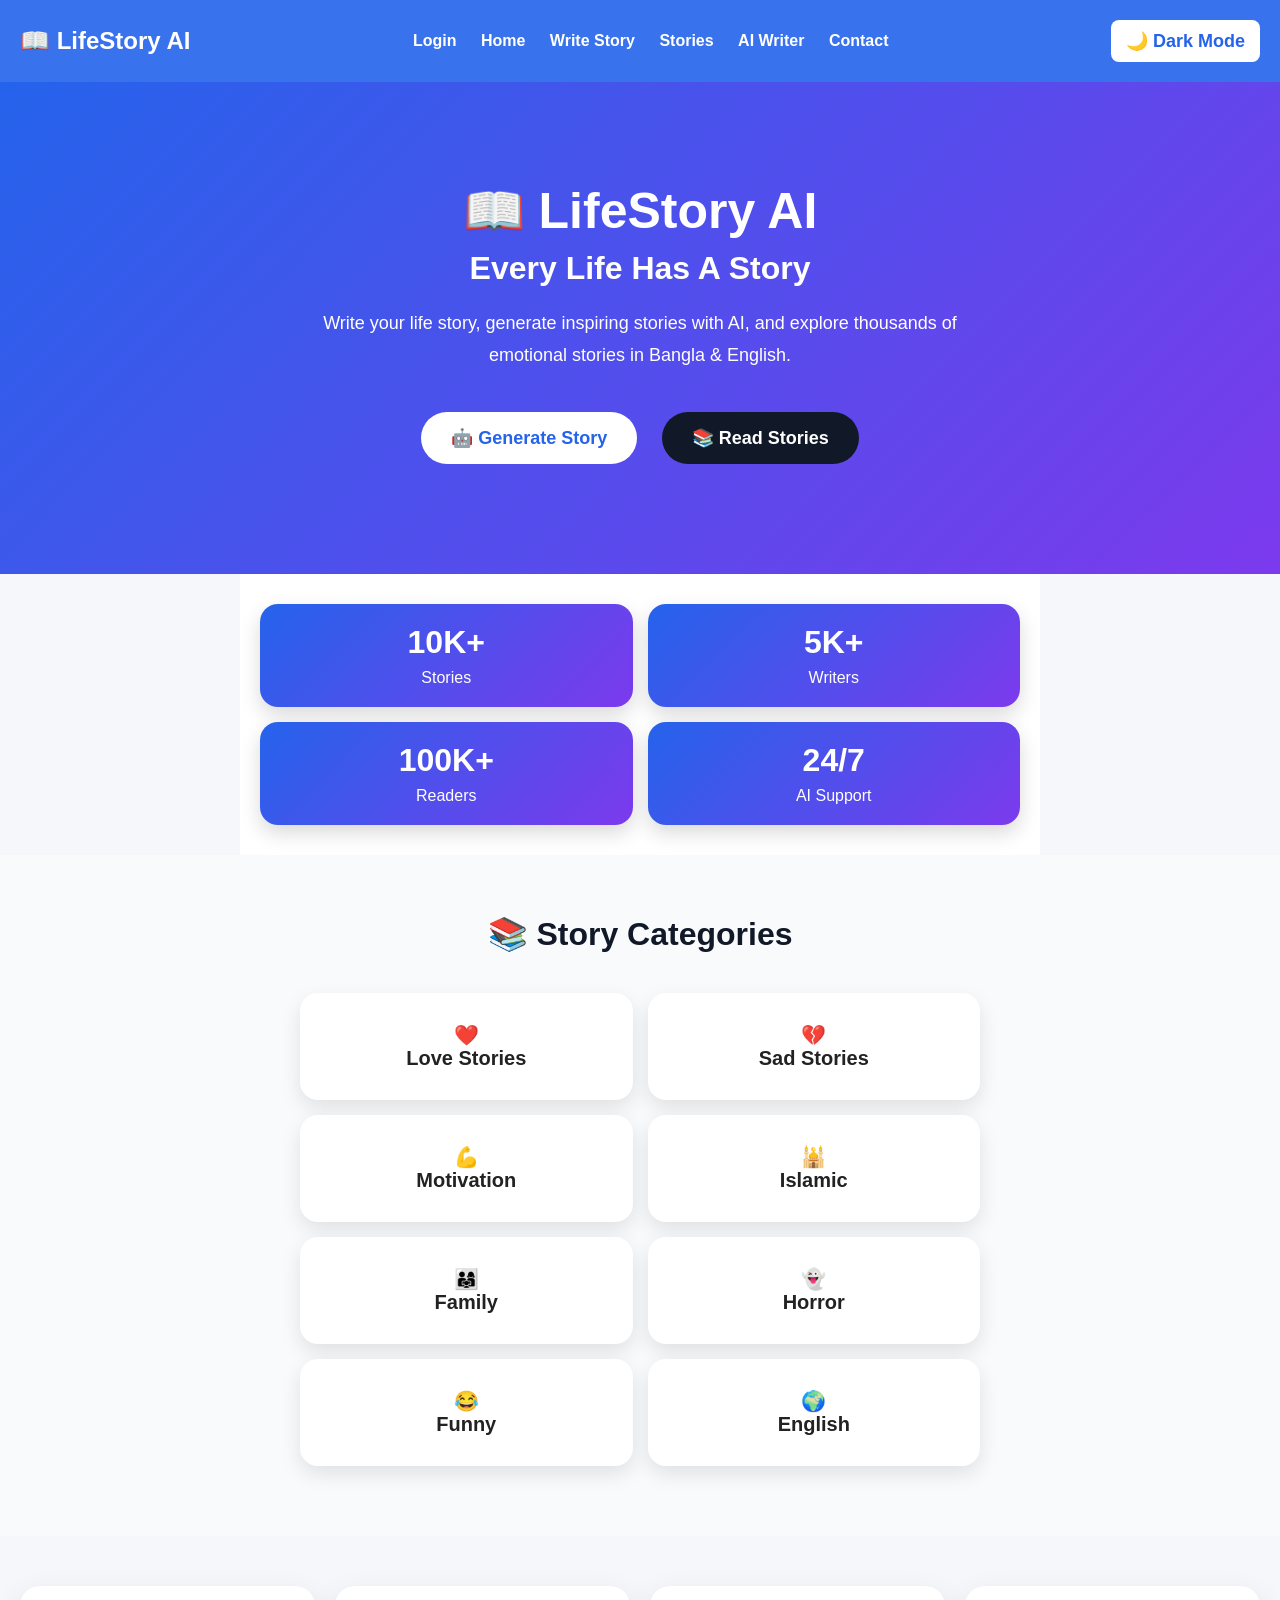
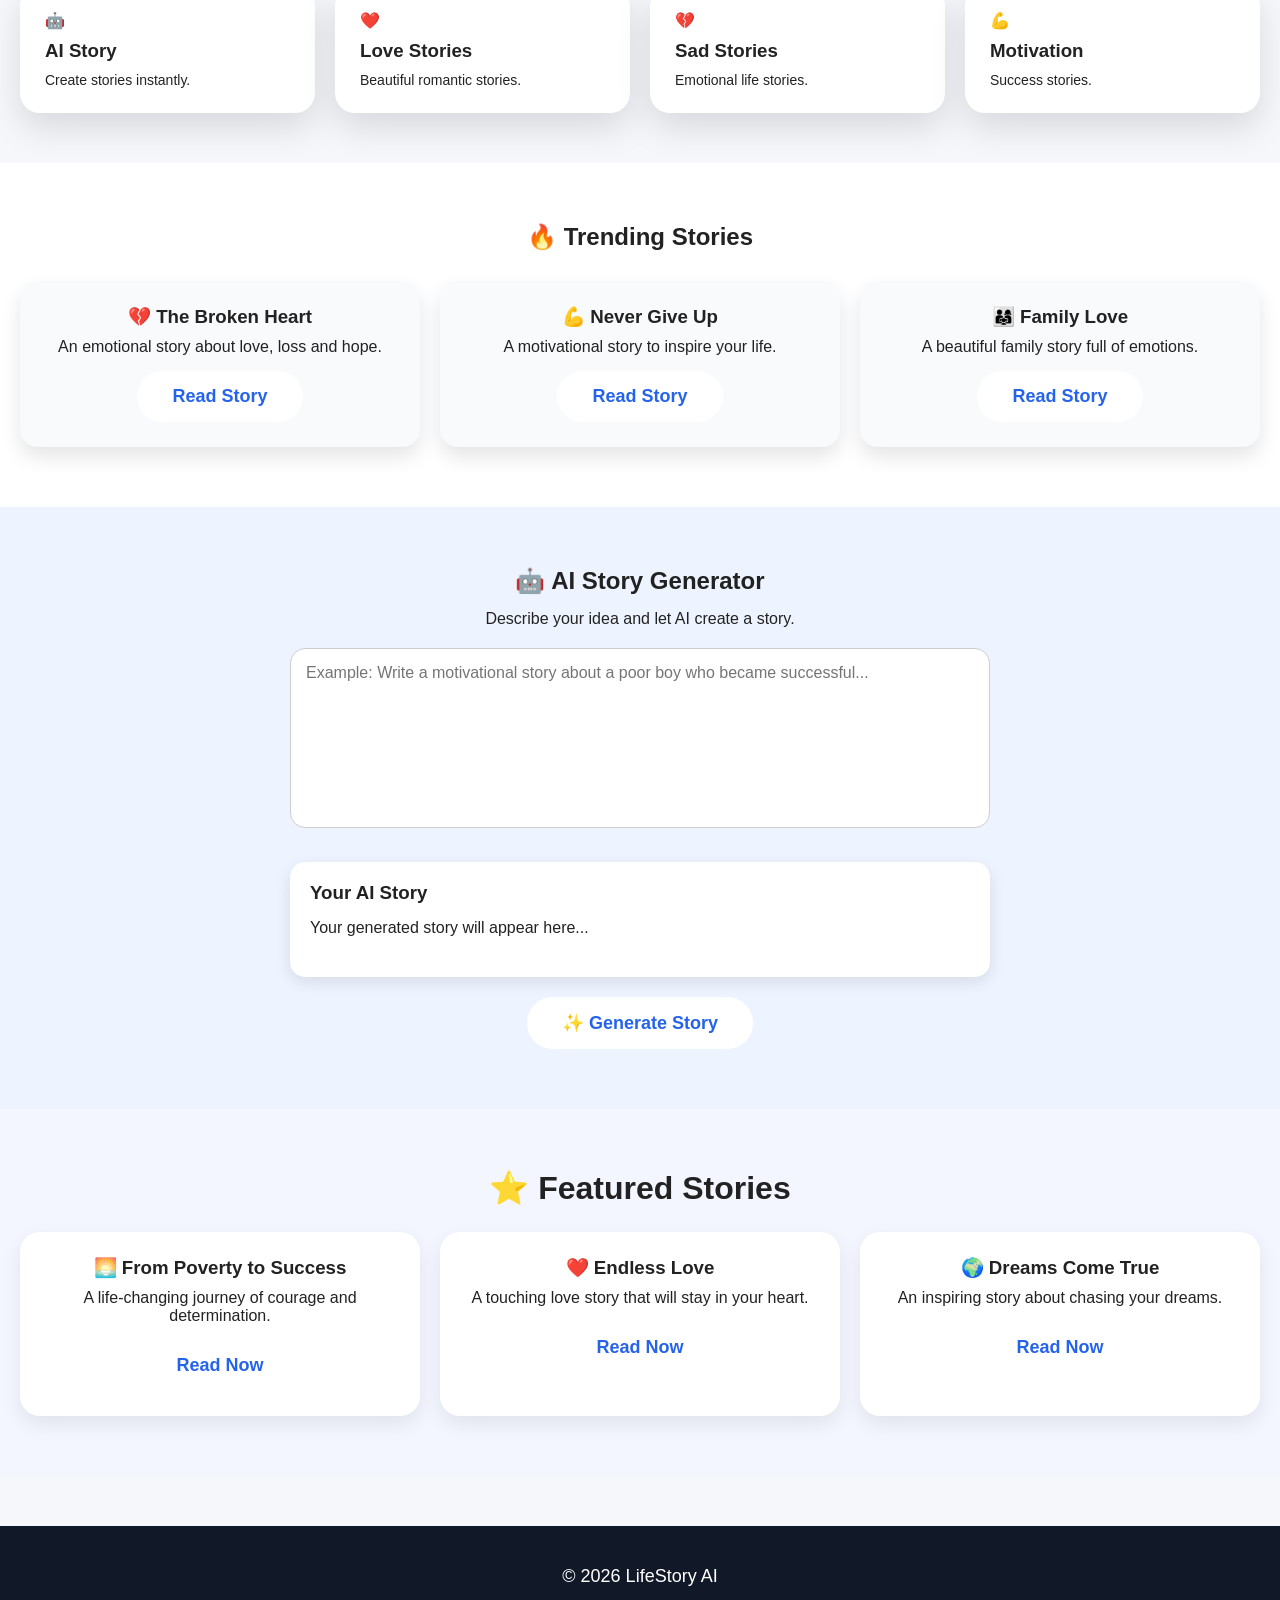
==== index.html @ 9a4eb040 "Update index.html" ====
<!DOCTYPE html>
<html lang="en">
<head>
<meta charset="UTF-8">
<meta name="viewport" content="width=device-width, initial-scale=1.0">
<title>LifeStory AI | জীবনের গল্প AI</title>

<link rel="stylesheet" href="style.css">

</head>

<body>

<header class="header">

<div class="logo">
📖 LifeStory AI
</div>

<nav>
<a href="login.html">Login</a>
<a href="#">Home</a>
<a href="write.html">Write Story</a>
<a href="#">Stories</a>

<a href="#">AI Writer</a>

<a href="#">Contact</a>

</nav>
<button id="darkModeBtn">🌙 Dark Mode</button>
</header>

<section class="hero">

<div class="hero-content">

<h1>📖 LifeStory AI</h1>

<h2>Every Life Has A Story</h2>

<p>
Write your life story, generate inspiring stories with AI, and explore thousands of emotional stories in Bangla & English.
</p>

<div class="hero-buttons">
<button>🤖 Generate Story</button>
<button>📚 Read Stories</button>
</div>

</div>

</section>
  <section class="stats">

<div class="stat-card">
<h2>10K+</h2>
<p>Stories</p>
</div>

<div class="stat-card">
<h2>5K+</h2>
<p>Writers</p>
</div>

<div class="stat-card">
<h2>100K+</h2>
<p>Readers</p>
</div>

<div class="stat-card">
<h2>24/7</h2>
<p>AI Support</p>
</div>

  </section>
<section class="categories">

<h2>📚 Story Categories</h2>

<div class="category-grid">

<div class="category-card">❤️<br>Love Stories</div>

<div class="category-card">💔<br>Sad Stories</div>

<div class="category-card">💪<br>Motivation</div>

<div class="category-card">🕌<br>Islamic</div>

<div class="category-card">👨‍👩‍👧<br>Family</div>

<div class="category-card">👻<br>Horror</div>

<div class="category-card">😂<br>Funny</div>

<div class="category-card">🌍<br>English</div>

</div>

</section>
<section class="features">

<div class="card">
🤖
<h3>AI Story</h3>
<p>Create stories instantly.</p>
</div>

<div class="card">
❤️
<h3>Love Stories</h3>
<p>Beautiful romantic stories.</p>
</div>

<div class="card">
💔
<h3>Sad Stories</h3>
<p>Emotional life stories.</p>
</div>

<div class="card">
💪
<h3>Motivation</h3>
<p>Success stories.</p>
</div>

</section>
  <section class="trending">

<h2>🔥 Trending Stories</h2>

<div class="story-grid">

<div class="story-card">
<h3>💔 The Broken Heart</h3>
<p>An emotional story about love, loss and hope.</p>
<button>Read Story</button>
</div>

<div class="story-card">
<h3>💪 Never Give Up</h3>
<p>A motivational story to inspire your life.</p>
<button>Read Story</button>
</div>

<div class="story-card">
<h3>👨‍👩‍👧 Family Love</h3>
<p>A beautiful family story full of emotions.</p>
<a href="story.html">
<button>Read Story</button>
</a>
</div>

</div>

</section>
<section class="ai-generator">

<h2>🤖 AI Story Generator</h2>

<p>Describe your idea and let AI create a story.</p>

<textarea placeholder="Example: Write a motivational story about a poor boy who became successful..."></textarea>
<div id="storyOutput" class="story-output">

<h3>Your AI Story</h3>

<p>Your generated story will appear here...</p>

</div>
<button>✨ Generate Story</button>

</section>
  <section class="featured">

<h2>⭐ Featured Stories</h2>

<div class="featured-grid">

<div class="featured-card">
<h3>🌅 From Poverty to Success</h3>
<p>A life-changing journey of courage and determination.</p>
<button>Read Now</button>
</div>

<div class="featured-card">
<h3>❤️ Endless Love</h3>
<p>A touching love story that will stay in your heart.</p>
<button>Read Now</button>
</div>

<div class="featured-card">
<h3>🌍 Dreams Come True</h3>
<p>An inspiring story about chasing your dreams.</p>
<button>Read Now</button>
</div>

</div>

</section>
<footer>

© 2026 LifeStory AI

</footer>

<script src="script.js"></script>

</body>
</html>
---- style.css ----
*{
margin:0;
padding:0;
box-sizing:border-box;
font-family:Arial,sans-serif;
}

body{
background:#f5f7fb;
color:#222;
}

.header{
position:sticky;
top:0;
z-index:1000;
display:flex;
justify-content:space-between;
align-items:center;
padding:20px;
background:rgba(37,99,235,.9);
backdrop-filter:blur(10px);
color:white;
}

.logo{
font-size:24px;
font-weight:bold;
}

nav a{
color:white;
text-decoration:none;
margin:10px;
font-weight:bold;
}

..hero{
background:linear-gradient(rgba(0,0,0,.5),rgba(0,0,0,.5)),
url("https://images.unsplash.com/photo-1516979187457-637abb4f9353?w=1600");
background-size:cover;
background-position:center;
padding:120px 20px;
text-align:center;
color:white;
border-radius:0 0 30px 30px;
}

.hero h1{
font-size:42px;
margin-bottom:15px;
}

.hero p{
font-size:20px;
margin-bottom:25px;
}

button{
padding:15px 35px;
border:none;
border-radius:30px;
background:white;
color:#2563eb;
font-size:18px;
font-weight:bold;
cursor:pointer;
}

.features{
display:grid;
grid-template-columns:repeat(auto-fit,minmax(220px,1fr));
gap:20px;
padding:50px 20px;
}

.card,
.story-card,
.featured-card{
background:white;
border-radius:20px;
padding:25px;
box-shadow:0 15px 35px rgba(0,0,0,.12);
transition:.3s;
}

.card:hover,
.story-card:hover,
.featured-card:hover{
transform:translateY(-10px) scale(1.03);
}

footer{
background:#111827;
color:white;
text-align:center;
padding:40px 20px;
margin-top:50px;
font-size:18px;
}

@media(max-width:768px){

.header{
flex-direction:column;
}

.hero h1{
font-size:30px;
}

.hero p{
font-size:16px;
}

}}

.card:hover{
transform:translateY(-6px);
}

.card h3{
margin:10px 0;
}

.card p{
font-size:14px;
}
.hero{
background:linear-gradient(135deg,#2563eb,#7c3aed);
padding:100px 20px;
text-align:center;
color:white;
}

.hero h1{
font-size:50px;
margin-bottom:10px;
}

.hero h2{
font-size:32px;
margin-bottom:20px;
}

.hero p{
max-width:700px;
margin:auto;
font-size:18px;
line-height:1.8;
}

.hero-buttons{
margin-top:30px;
}

.hero-buttons button{
margin:10px;
padding:15px 30px;
border:none;
border-radius:30px;
font-size:18px;
font-weight:bold;
cursor:pointer;
}

.hero-buttons button:first-child{
background:#fff;
color:#2563eb;
}

.hero-buttons button:last-child{
background:#111827;
color:#fff;
}
.categories{
padding:60px 20px;
background:#f8fafc;
text-align:center;
}

.categories h2{
font-size:32px;
margin-bottom:30px;
color:#111827;
}

.category-grid{
display:grid;
grid-template-columns:repeat(2,1fr);
gap:15px;
max-width:700px;
margin:0 auto;
padding:10px;
}

.category-card{
text-align:center;
background:white;
padding:30px 15px;
border-radius:18px;
font-size:20px;
font-weight:bold;
box-shadow:0 8px 20px rgba(0,0,0,.1);
transition:.3s;
cursor:pointer;
}

.category-card:hover{
transform:translateY(-8px);
background:#2563eb;
color:white;
}
.trending{
padding:60px 20px;
background:#ffffff;
text-align:center;
}

.story-grid{
display:grid;
grid-template-columns:repeat(auto-fit,minmax(250px,1fr));
gap:20px;
margin-top:30px;
}

.story-card{
background:#f8fafc;
padding:25px;
border-radius:18px;
box-shadow:0 10px 20px rgba(0,0,0,.1);
transition:.3s;
}

.story-card:hover{
transform:translateY(-8px);
}

.story-card h3{
margin-bottom:10px;
}

.story-card button{
margin-top:15px;
}
.featured{
padding:60px 20px;
background:#f3f6ff;
text-align:center;
}

.featured h2{
margin-bottom:25px;
font-size:32px;
}

.featured-grid{
display:grid;
grid-template-columns:repeat(auto-fit,minmax(260px,1fr));
gap:20px;
}

.featured-card{
background:#fff;
padding:25px;
border-radius:20px;
box-shadow:0 8px 20px rgba(0,0,0,.08);
transition:.3s;
}

.featured-card:hover{
transform:translateY(-8px);
}

.featured-card h3{
margin-bottom:10px;
}

.featured-card p{
margin-bottom:15px;
}
.ai-generator{
padding:60px 20px;
background:#eef4ff;
text-align:center;
}

.ai-generator h2{
margin-bottom:15px;
}

.ai-generator p{
margin-bottom:20px;
}

.ai-generator textarea{
width:100%;
max-width:700px;
height:180px;
padding:15px;
border-radius:15px;
border:1px solid #ccc;
font-size:16px;
resize:none;
}

.ai-generator button{
margin-top:20px;
}
.story-page{
max-width:800px;
margin:auto;
padding:40px 20px;
}

.story-actions{
margin-top:30px;
display:flex;
gap:15px;
justify-content:center;
flex-wrap:wrap;
}

.story-actions button{
padding:12px 20px;
border:none;
border-radius:10px;
cursor:pointer;
font-size:16px;
}
.story-output{
margin-top:30px;
background:#ffffff;
padding:20px;
border-radius:15px;
box-shadow:0 5px 15px rgba(0,0,0,.1);
text-align:left;
max-width:700px;
margin-left:auto;
margin-right:auto;
}

.story-output h3{
margin-bottom:15px;
}
.dark{
background:#111827;
color:white;
}

.dark .card,
.dark .story-card,
.dark .featured-card{
background:#1f2937;
color:white;
}

#darkModeBtn{
padding:10px 15px;
border:none;
border-radius:8px;
cursor:pointer;
}
.write-story{
max-width:800px;
margin:50px auto;
padding:20px;
}

.write-story input,
.write-story select,
.write-story textarea{
width:100%;
padding:15px;
margin:15px 0;
border:1px solid #ccc;
border-radius:12px;
font-size:16px;
}

.write-story textarea{
height:250px;
resize:vertical;
}

.write-story button{
margin-right:10px;
margin-top:10px;
}
.stats{
display:grid;
grid-template-columns:repeat(auto-fit,minmax(150px,1fr));
gap:20px;
padding:50px 20px;
background:#ffffff;
}

.stat-card{
background:linear-gradient(135deg,#2563eb,#7c3aed);
color:white;
padding:25px;
border-radius:20px;
text-align:center;
box-shadow:0 10px 25px rgba(0,0,0,.15);
transition:.3s;
}

.stat-card:hover{
transform:translateY(-8px);
}

.stat-card h2{
font-size:36px;
margin-bottom:10px;
}

.stat-card p{
font-size:18px;
}
.stats{
display:grid;
grid-template-columns:repeat(2,1fr);
gap:15px;
padding:30px 20px;
max-width:800px;
margin:0 auto;
}

.stat-card{
background:linear-gradient(135deg,#2563eb,#7c3aed);
color:white;
padding:20px;
border-radius:18px;
text-align:center;
box-shadow:0 8px 20px rgba(0,0,0,.15);
}

.stat-card h2{
font-size:32px;
margin:0;
}

.stat-card p{
margin-top:8px;
font-size:16px;
}
button{
transition:0.3s;
}

button:hover{
transform:translateY(-4px) scale(1.05);
box-shadow:0 10px 25px rgba(37,99,235,.35);
}
.hero h1{
animation:fadeIn 1s ease;
}

@keyframes fadeIn{
from{
opacity:0;
transform:translateY(30px);
}
to{
opacity:1;
transform:translateY(0);
}
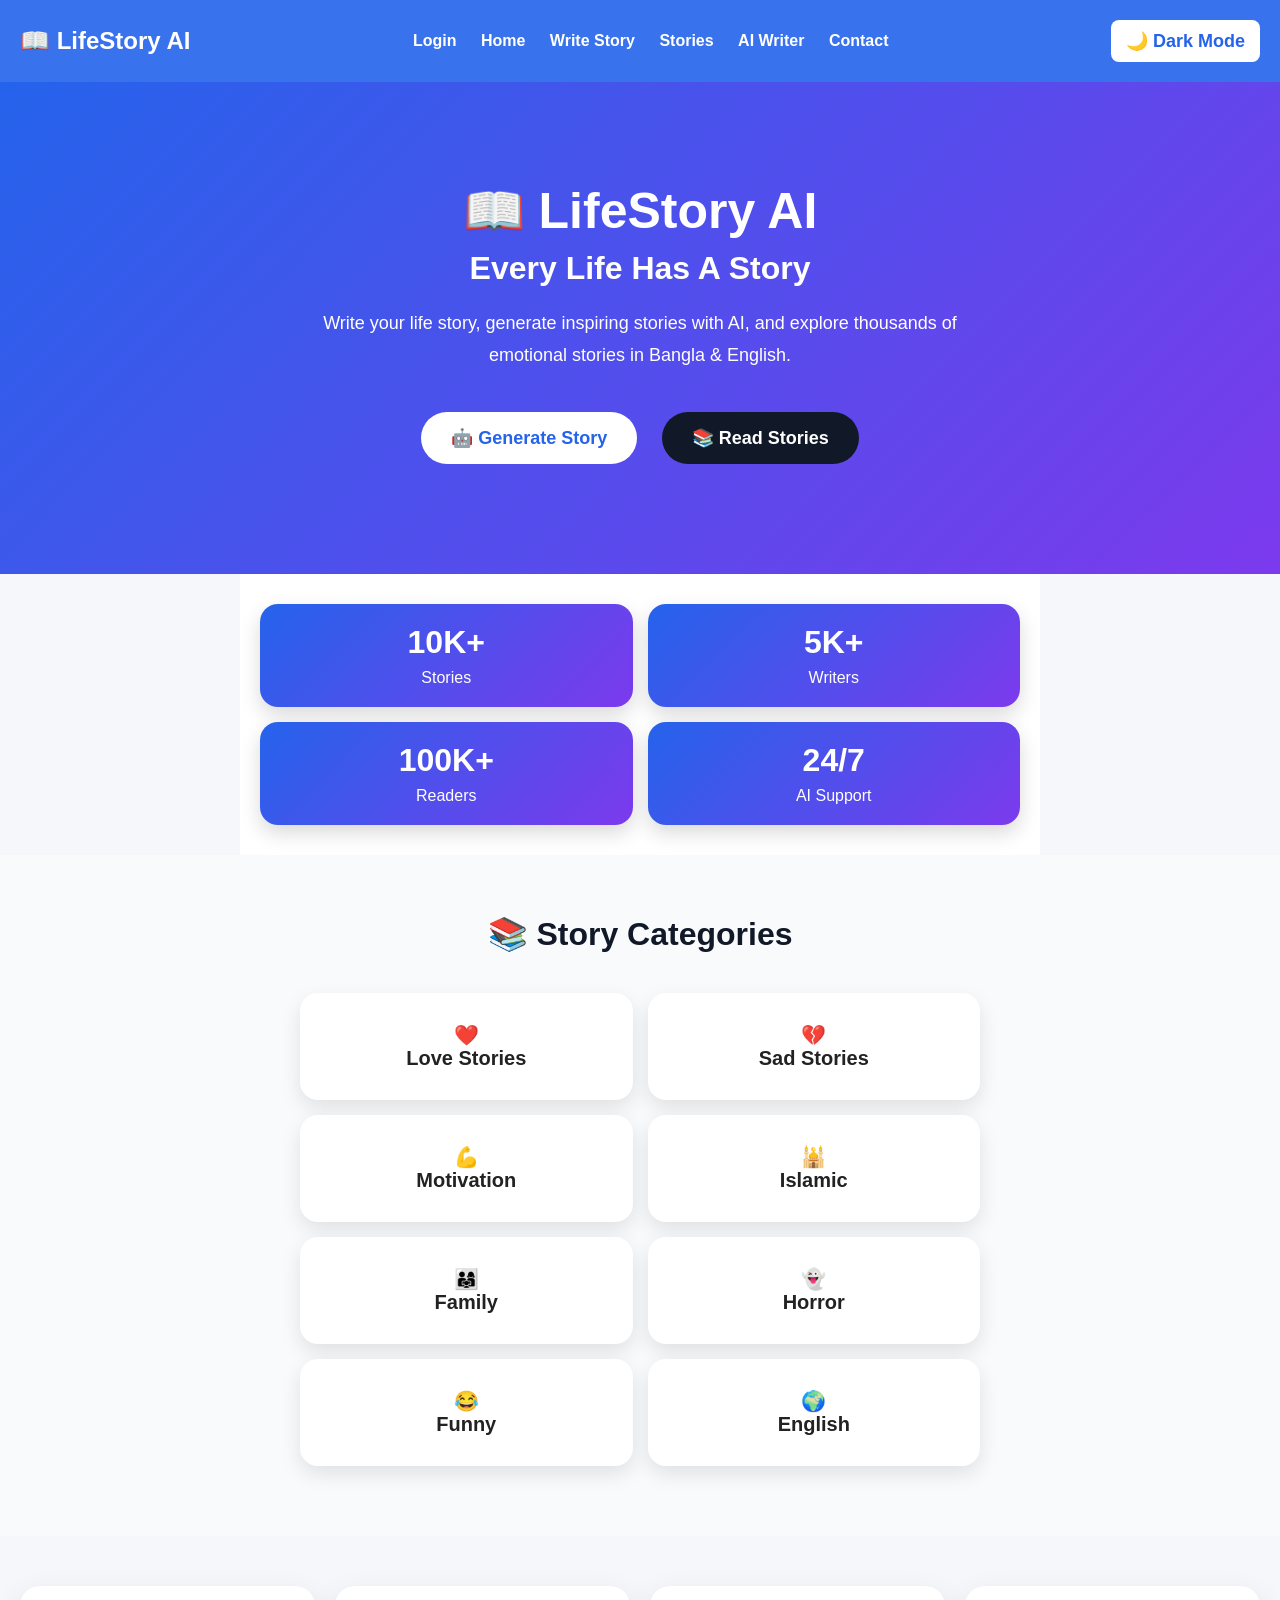
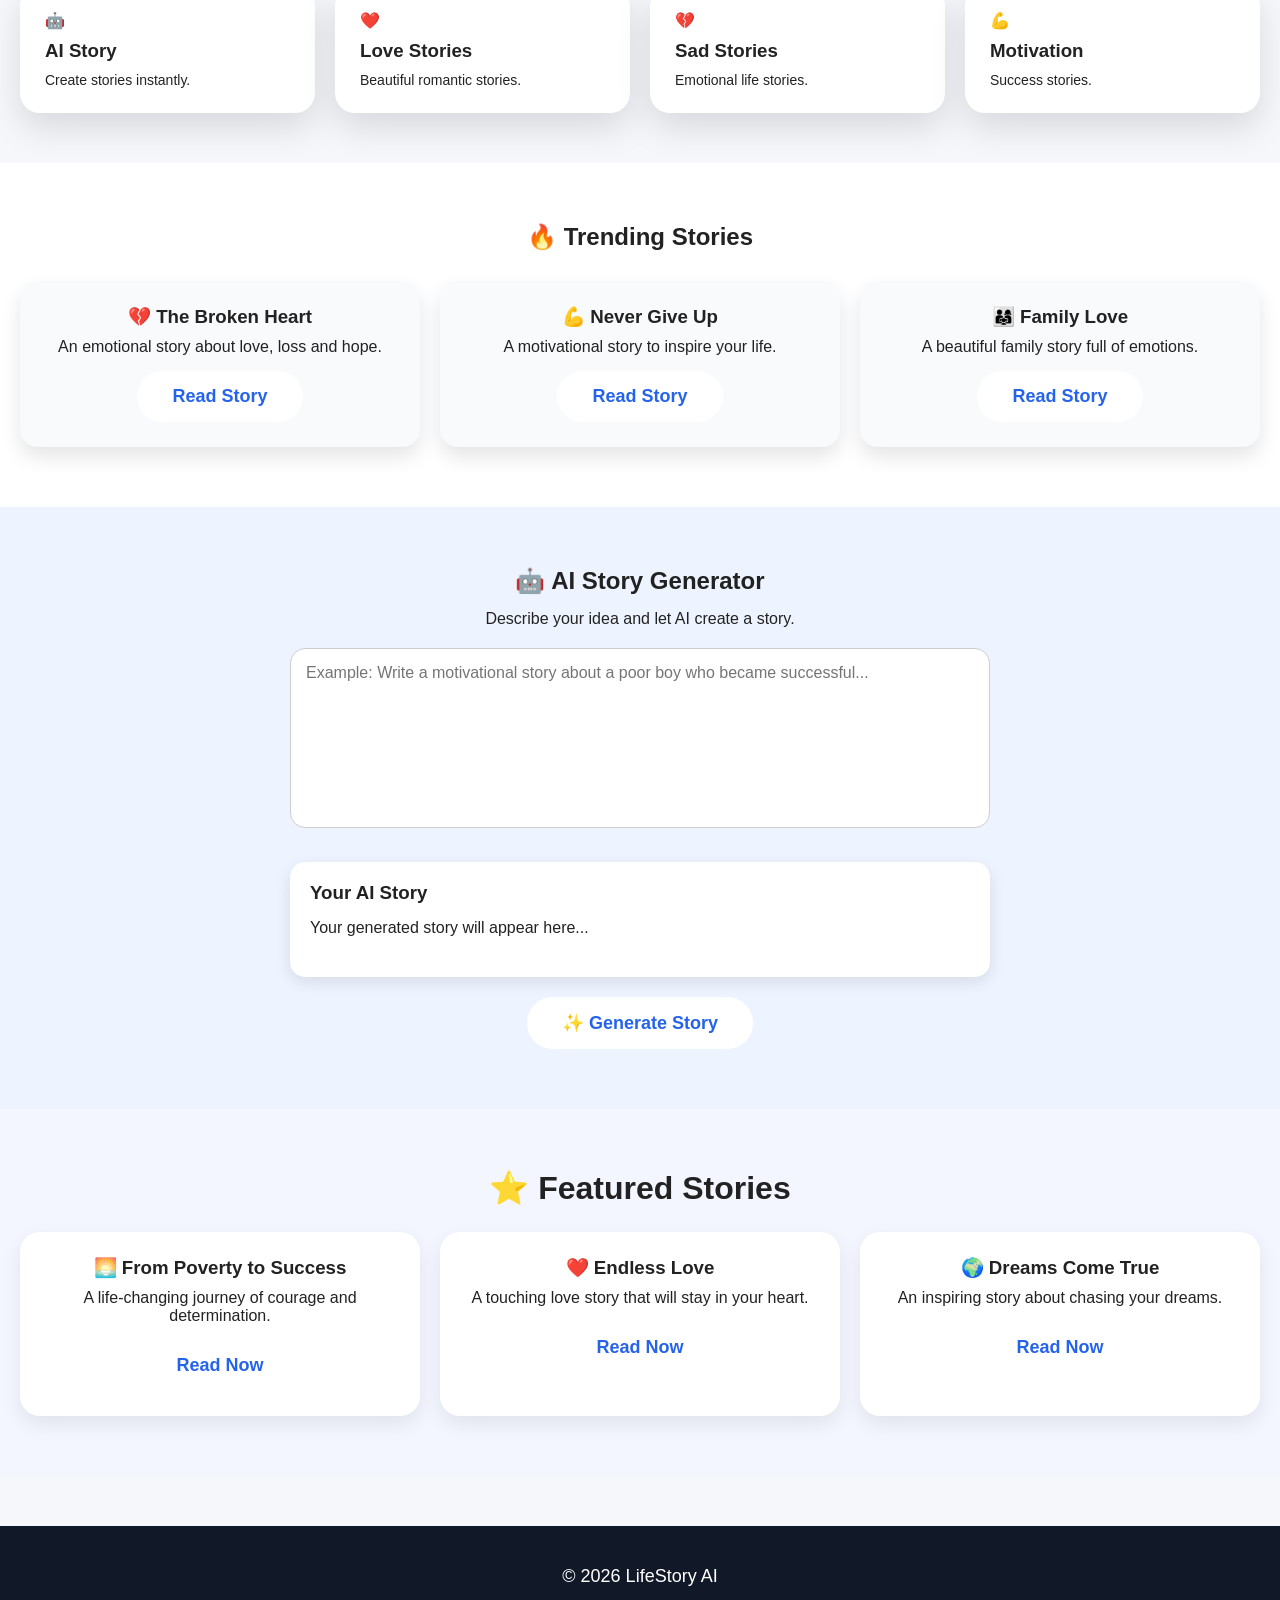
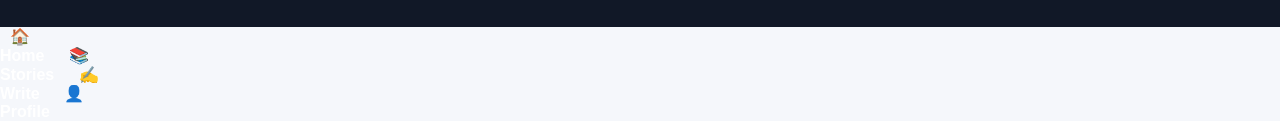
==== commit 156cd862: "Update index.html" ====
--- a/index.html
+++ b/index.html
@@ -52,27 +52,22 @@
 
 </section>
   <section class="stats">
-
 <div class="stat-card">
 <h2>10K+</h2>
 <p>Stories</p>
 </div>
-
 <div class="stat-card">
 <h2>5K+</h2>
 <p>Writers</p>
 </div>
-
 <div class="stat-card">
 <h2>100K+</h2>
 <p>Readers</p>
 </div>
-
 <div class="stat-card">
 <h2>24/7</h2>
 <p>AI Support</p>
 </div>
-
   </section>
 <section class="categories">
 
@@ -206,6 +201,11 @@
 </footer>
 
 <script src="script.js"></script>
-
+<nav class="bottom-nav">
+  <a href="index.html">🏠<br>Home</a>
+  <a href="stories.html">📚<br>Stories</a>
+  <a href="write.html">✍️<br>Write</a>
+  <a href="login.html">👤<br>Profile</a>
+</nav>
 </body>
 </html>
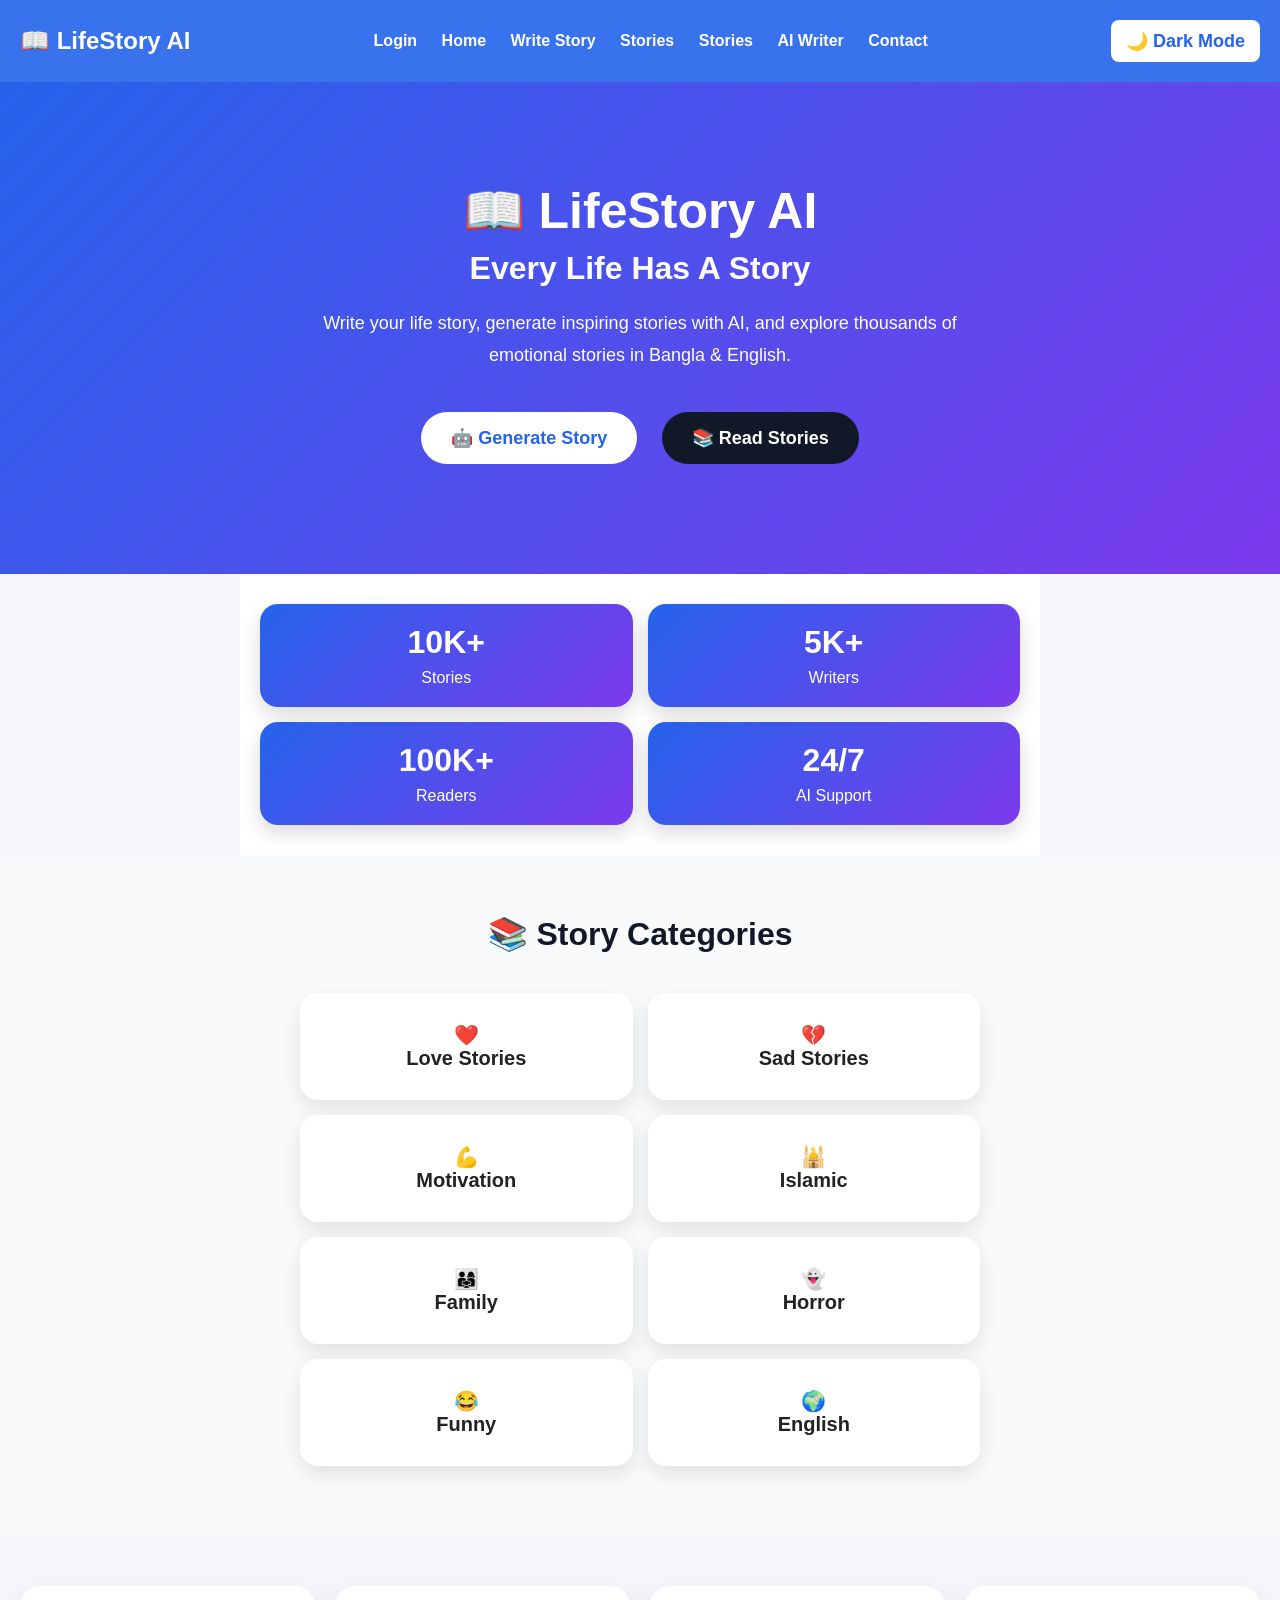
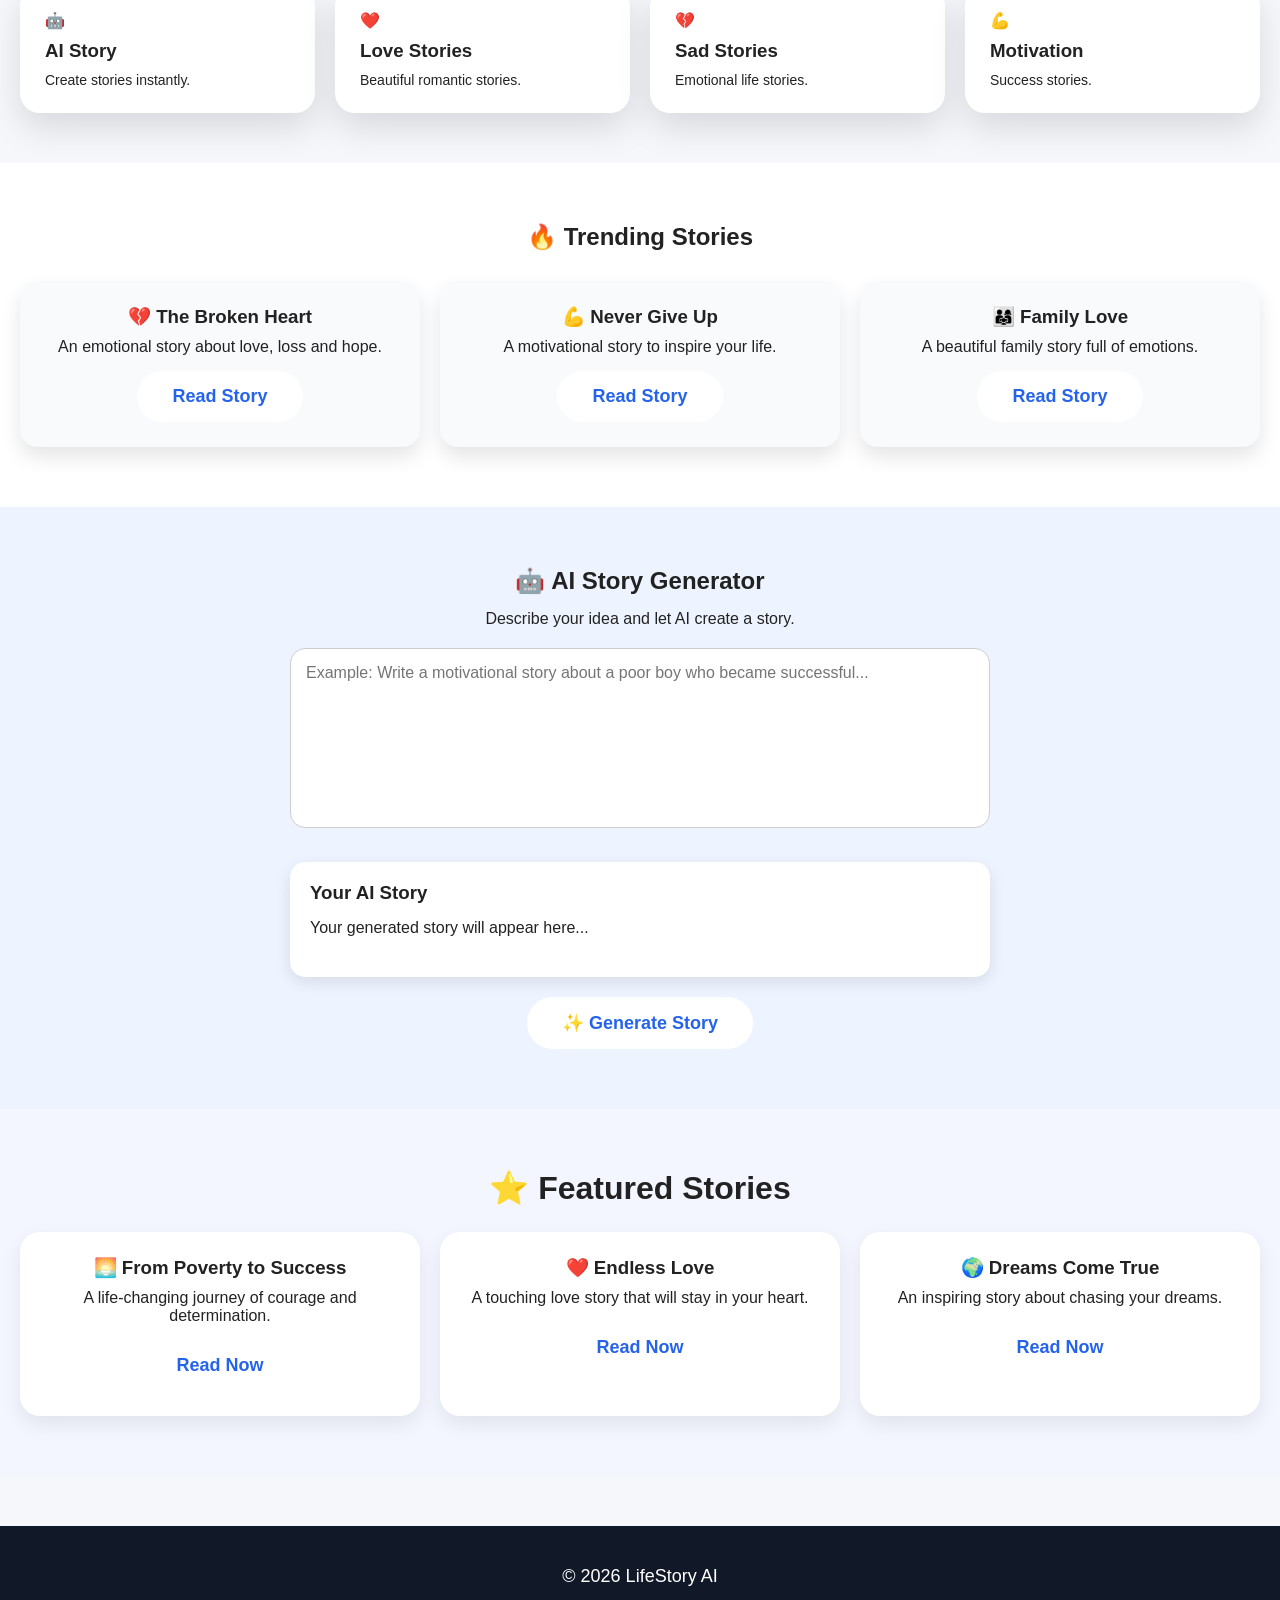
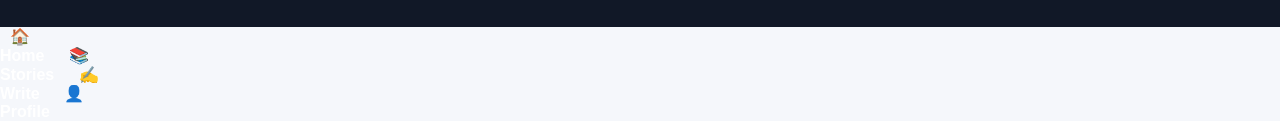
==== commit ba169357: "Update index.html" ====
--- a/index.html
+++ b/index.html
@@ -22,7 +22,7 @@
 <a href="#">Home</a>
 <a href="write.html">Write Story</a>
 <a href="#">Stories</a>
-
+<a href="stories.html">Stories</a>
 <a href="#">AI Writer</a>
 
 <a href="#">Contact</a>
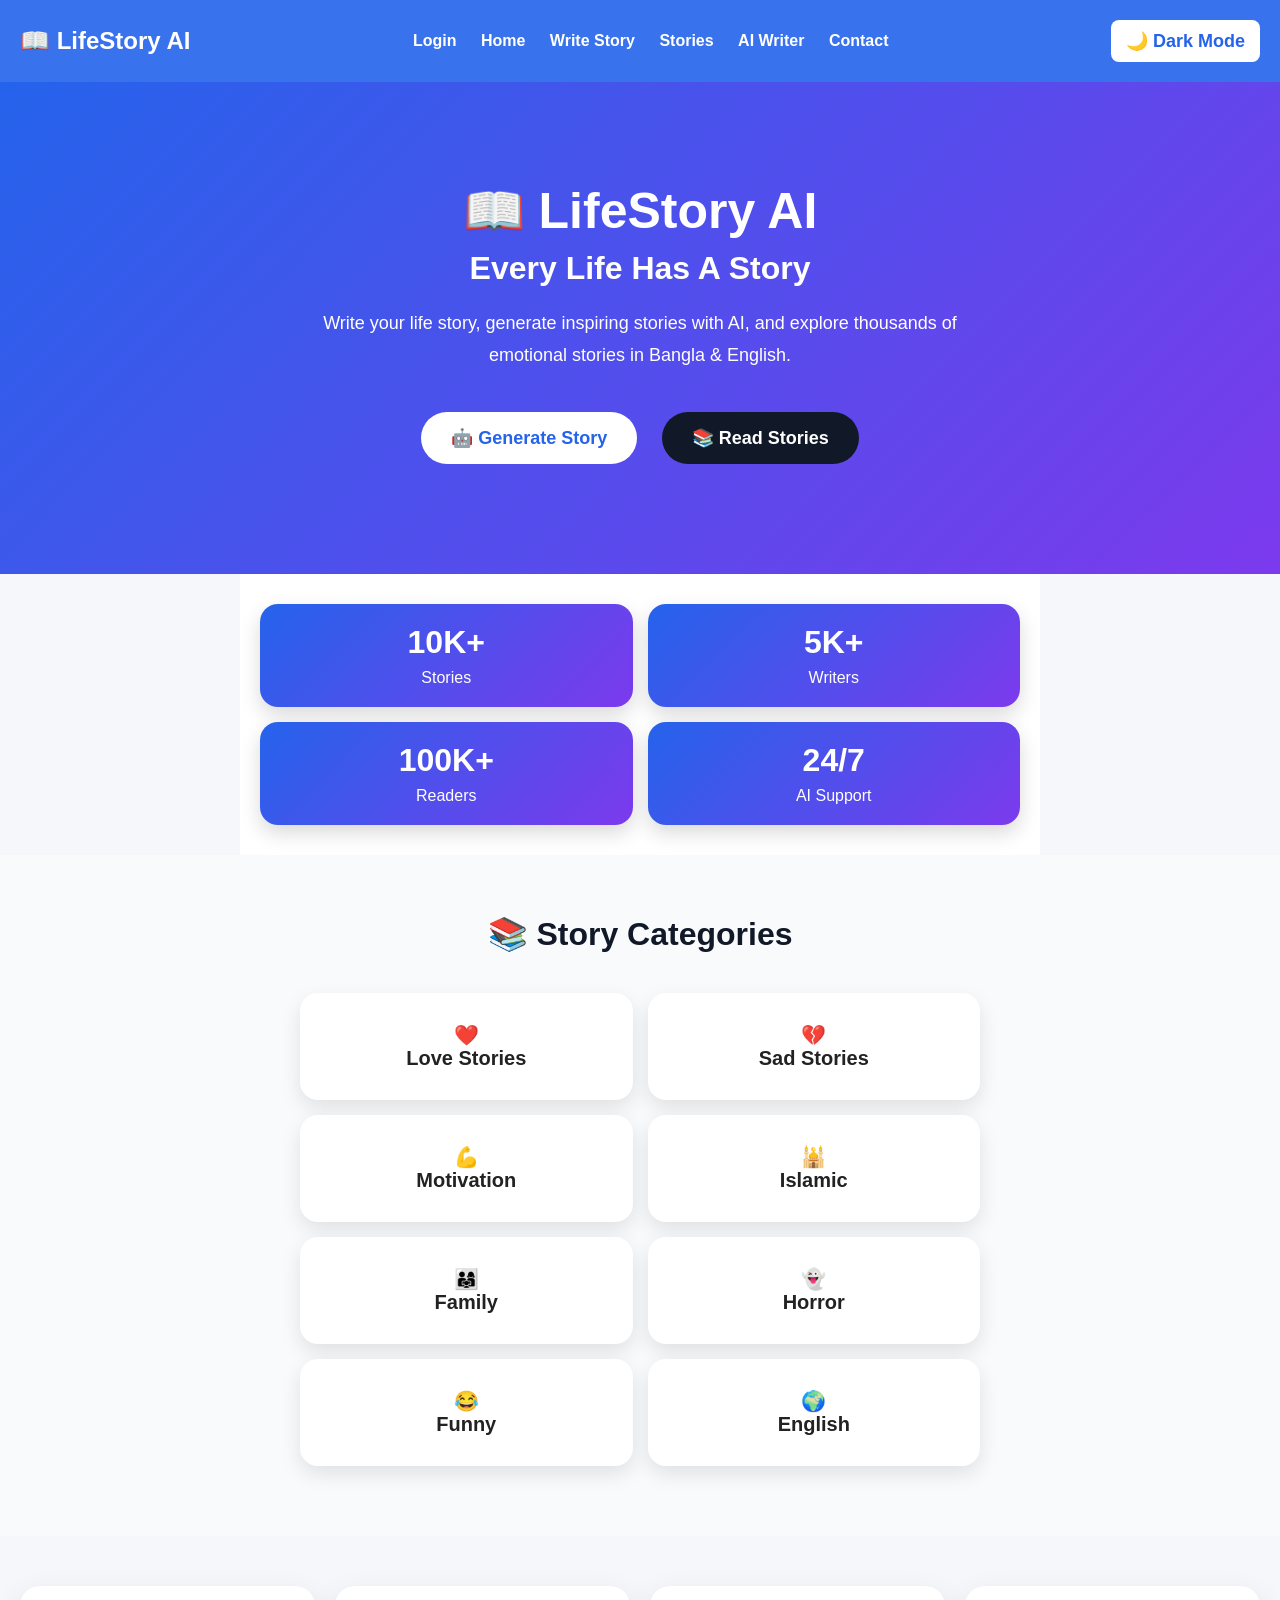
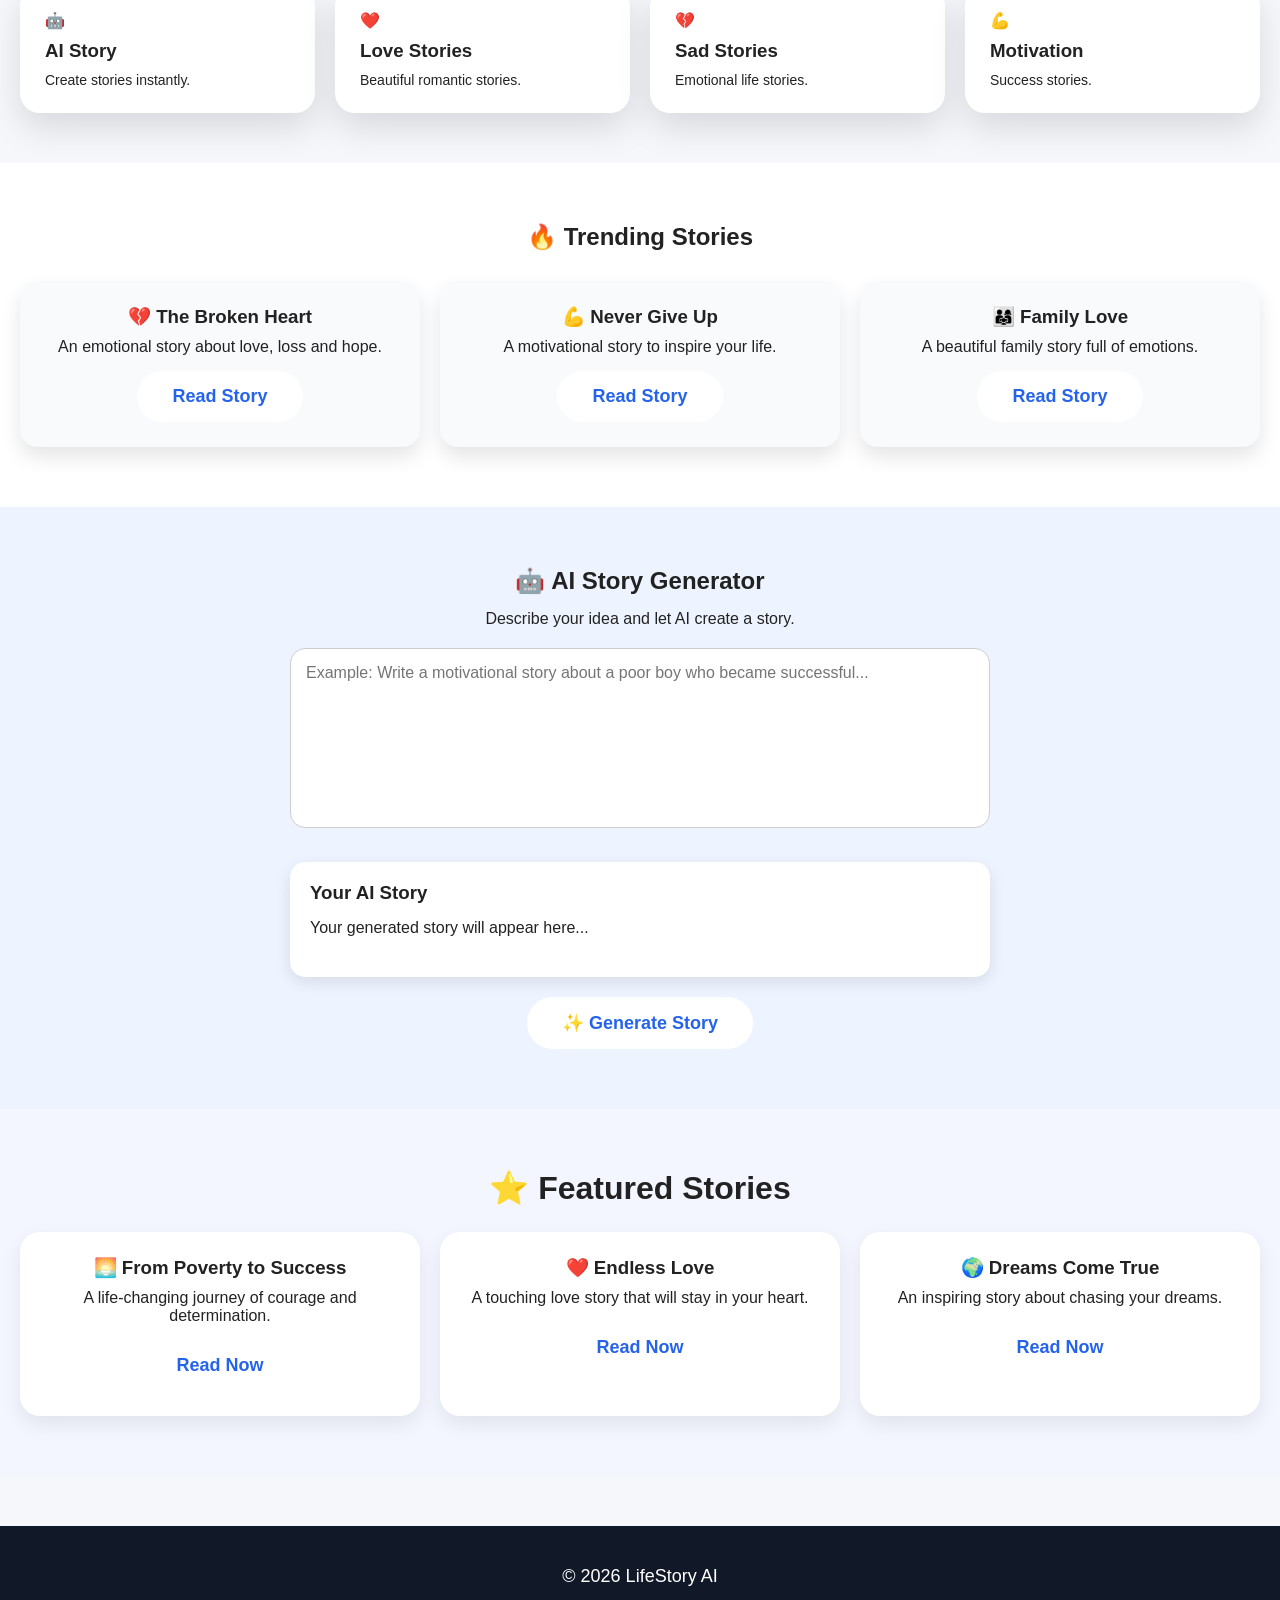
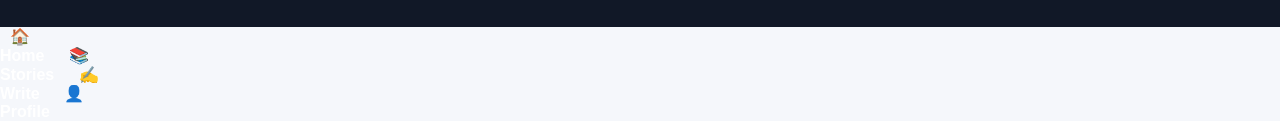
==== commit 2451b33f: "Update index.html" ====
--- a/index.html
+++ b/index.html
@@ -22,7 +22,6 @@
 <a href="#">Home</a>
 <a href="write.html">Write Story</a>
 <a href="#">Stories</a>
-<a href="stories.html">Stories</a>
 <a href="#">AI Writer</a>
 
 <a href="#">Contact</a>
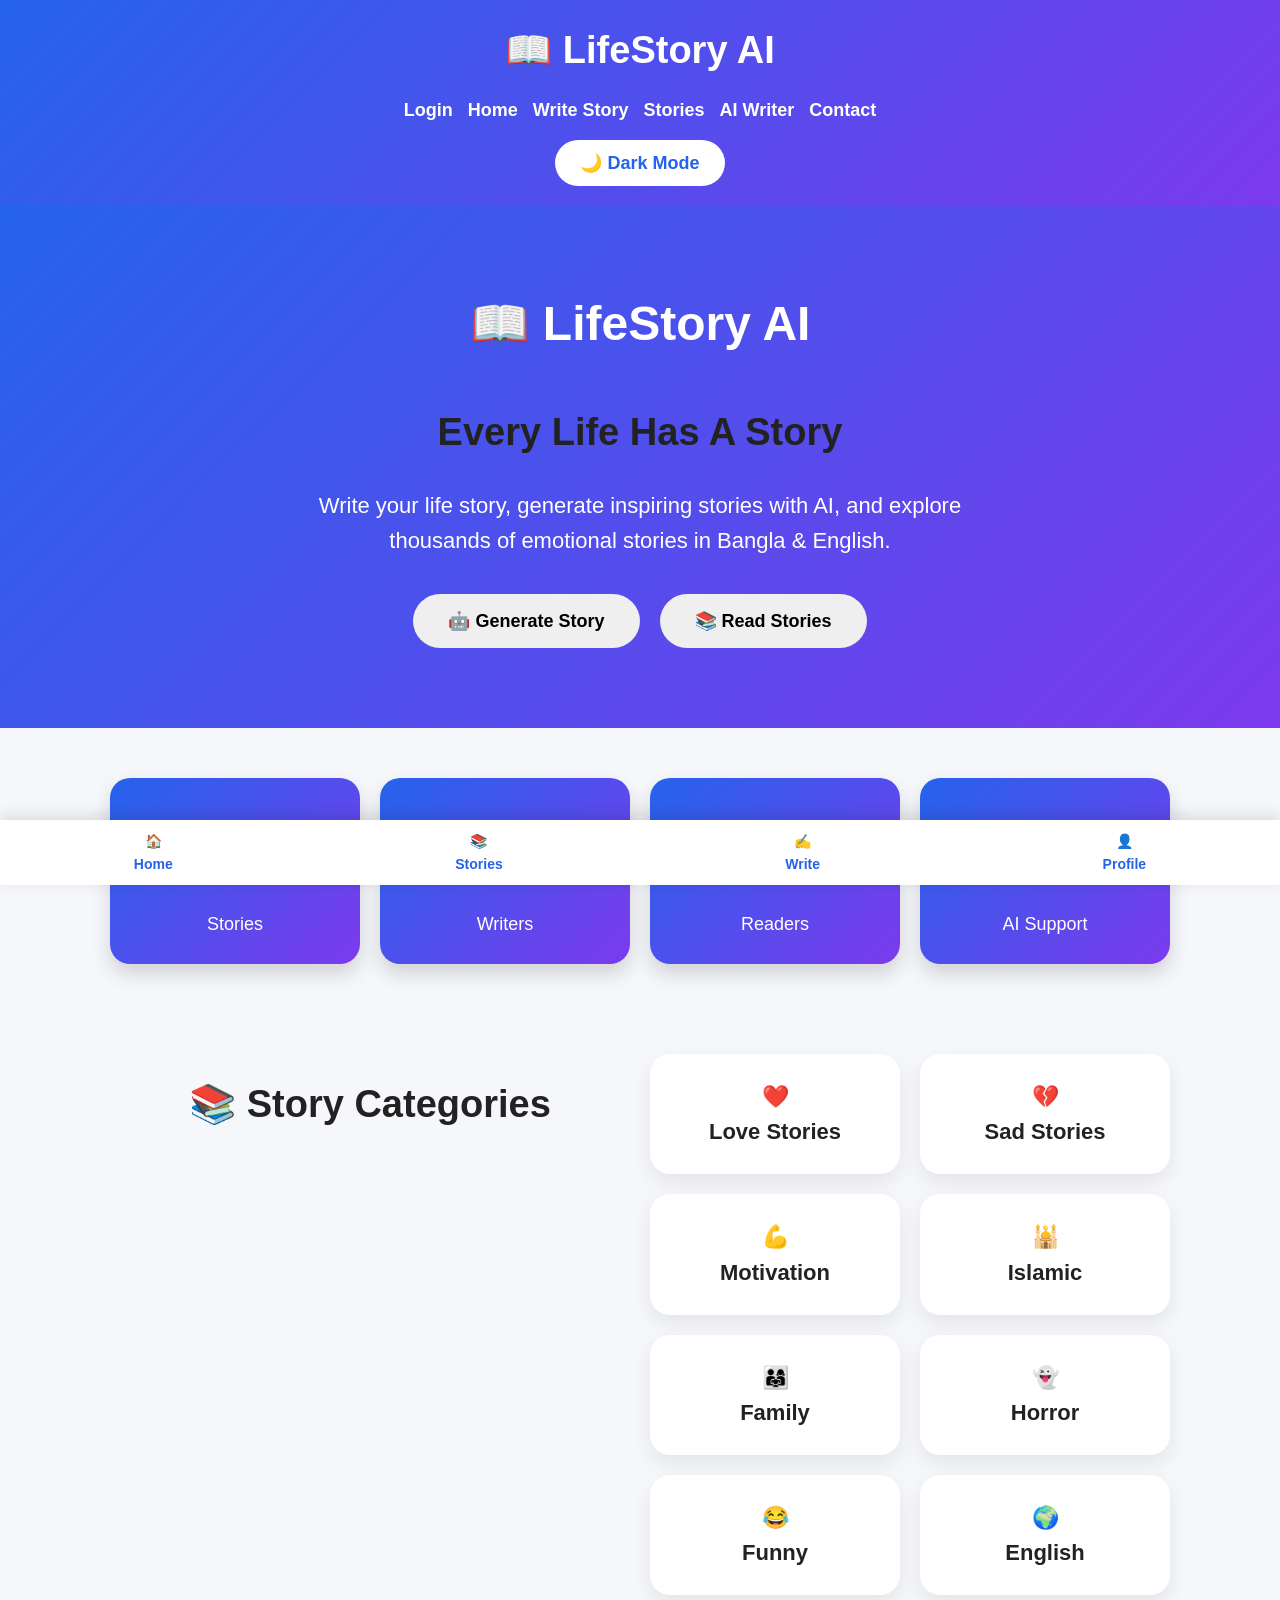
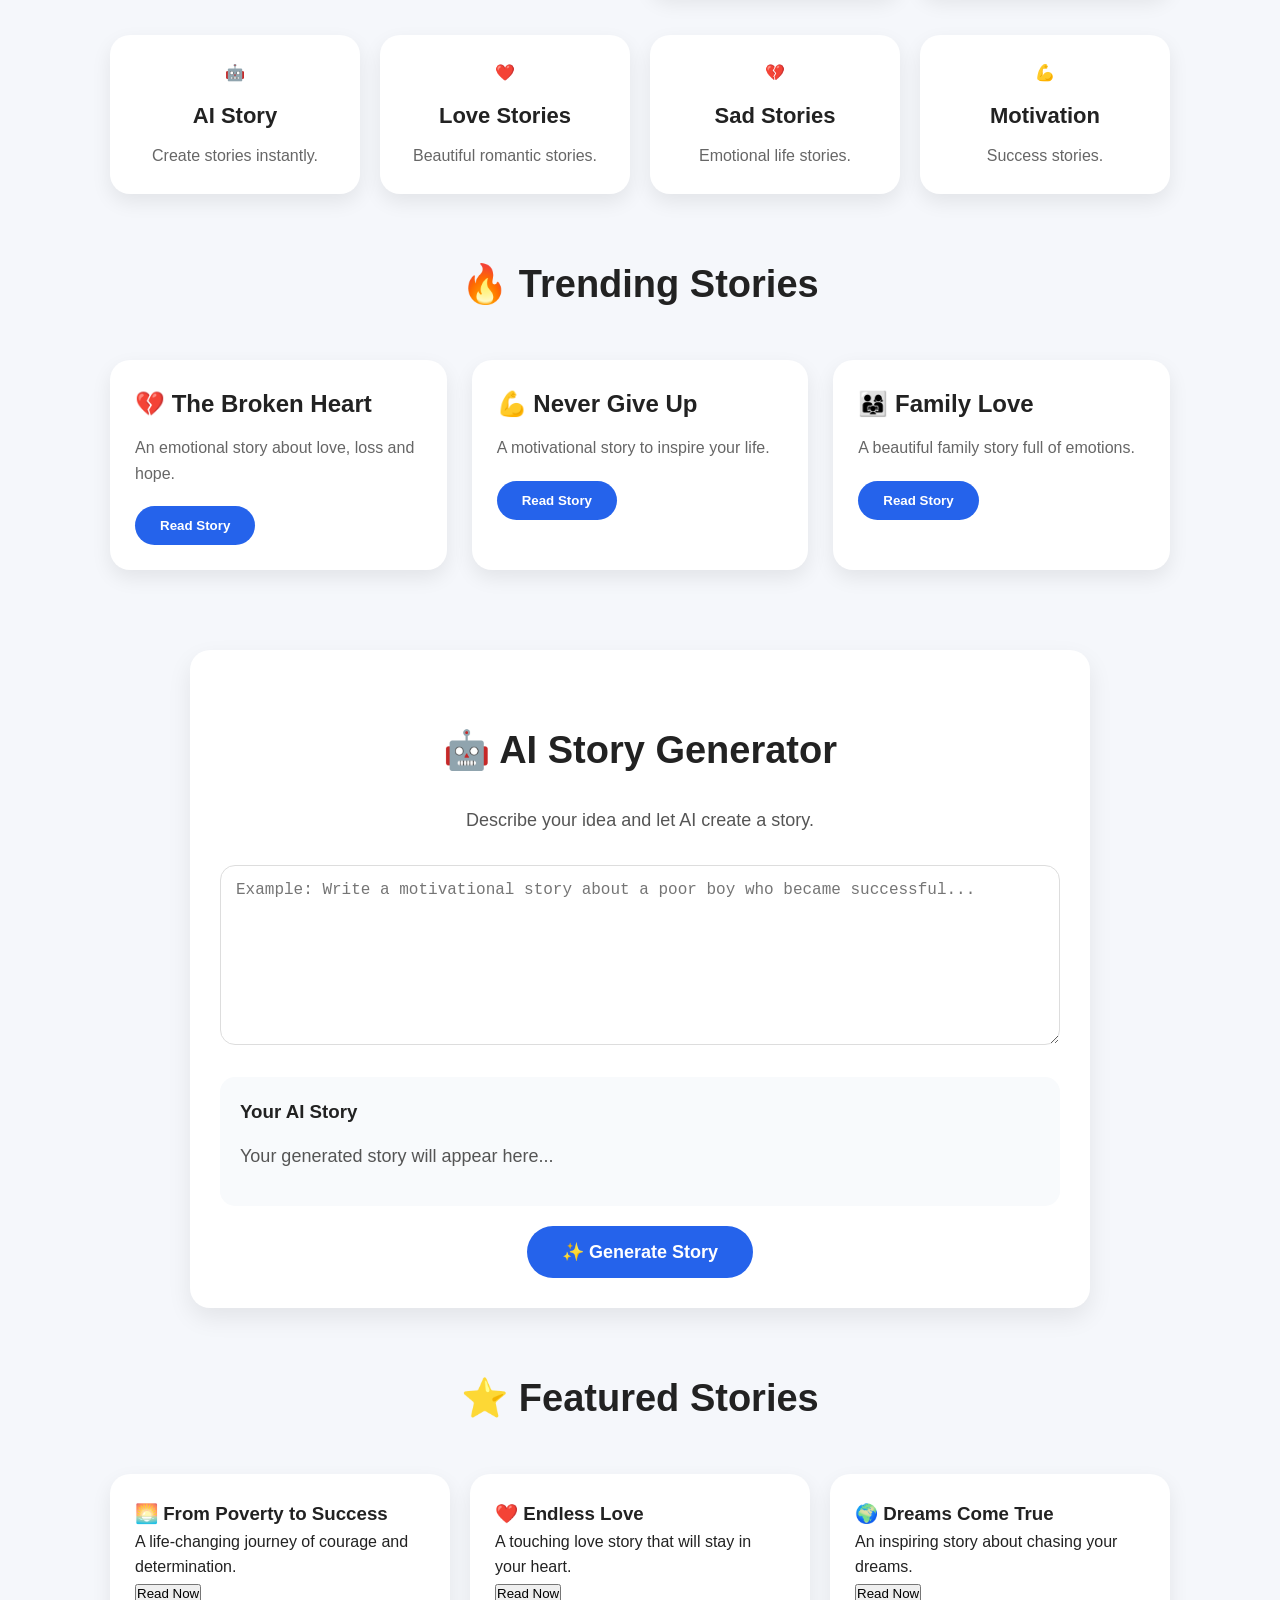
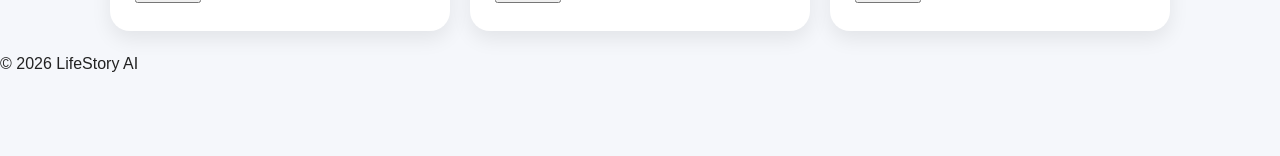
==== commit ad0aa937: "Update index.html" ====
--- a/index.html
+++ b/index.html
@@ -23,7 +23,6 @@
 <a href="write.html">Write Story</a>
 <a href="#">Stories</a>
 <a href="#">AI Writer</a>
-
 <a href="#">Contact</a>
 
 </nav>
@@ -52,11 +51,11 @@
 </section>
   <section class="stats">
 <div class="stat-card">
+<h2>5K+</h2>
+<p>Stories</p>
+</div>
+<div class="stat-card">
 <h2>10K+</h2>
-<p>Stories</p>
-</div>
-<div class="stat-card">
-<h2>5K+</h2>
 <p>Writers</p>
 </div>
 <div class="stat-card">
--- a/style.css
+++ b/style.css
@@ -1,263 +1,505 @@
+
+/* ===== LifeStory AI - Part 1 ===== */
+
 *{
 margin:0;
 padding:0;
 box-sizing:border-box;
+}
+
+body{
 font-family:Arial,sans-serif;
-}
-
-body{
 background:#f5f7fb;
 color:#222;
-}
+line-height:1.6;
+}
+
+/* Header */
 
 .header{
+background:linear-gradient(135deg,#2563eb,#7c3aed);
+padding:20px;
+text-align:center;
+color:#fff;
 position:sticky;
 top:0;
 z-index:1000;
+}
+
+.logo{
+font-size:38px;
+font-weight:bold;
+margin-bottom:15px;
+}
+
+nav{
 display:flex;
-justify-content:space-between;
+justify-content:center;
+flex-wrap:wrap;
+gap:15px;
+margin-bottom:15px;
+}
+
+nav a{
+color:#fff;
+text-decoration:none;
+font-size:18px;
+font-weight:bold;
+transition:.3s;
+}
+
+nav a:hover{
+color:#ffe066;
+}
+
+/* Dark Mode Button */
+
+#darkModeBtn{
+background:#fff;
+color:#2563eb;
+border:none;
+padding:12px 25px;
+border-radius:30px;
+font-size:18px;
+font-weight:bold;
+cursor:pointer;
+transition:.3s;
+}
+
+#darkModeBtn:hover{
+transform:scale(1.05);
+}
+
+/* Hero */
+
+.hero{
+background:linear-gradient(135deg,#2563eb,#7c3aed);
+color:#fff;
+padding:80px 20px;
+text-align:center;
+}
+
+.hero h1{
+font-size:48px;
+margin-bottom:20px;
+}
+
+.hero p{
+font-size:22px;
+max-width:700px;
+margin:auto;
+}
+
+.hero-buttons{
+margin-top:35px;
+display:flex;
+justify-content:center;
+gap:20px;
+flex-wrap:wrap;
+}
+
+.hero-buttons button{
+padding:16px 35px;
+border:none;
+border-radius:35px;
+font-size:18px;
+cursor:pointer;
+font-weight:bold;
+transition:.3s;
+}
+
+.hero-buttons button:hover{
+transform:translateY(-5px);
+box-shadow:0 10px 20px rgba(0,0,0,.2);
+}
+/* ===== LifeStory AI - Part 2 ===== */
+
+/* Statistics */
+
+.stats{
+display:grid;
+grid-template-columns:repeat(auto-fit,minmax(170px,1fr));
+gap:20px;
+padding:50px 20px;
+max-width:1100px;
+margin:auto;
+}
+
+.stat-card{
+background:linear-gradient(135deg,#2563eb,#7c3aed);
+color:#fff;
+padding:25px;
+border-radius:20px;
+text-align:center;
+box-shadow:0 10px 20px rgba(0,0,0,.15);
+transition:.3s;
+}
+
+.stat-card:hover{
+transform:translateY(-8px);
+}
+
+.stat-card h2{
+font-size:36px;
+margin-bottom:10px;
+}
+
+.stat-card p{
+font-size:18px;
+}
+
+/* Section Title */
+
+section h2{
+text-align:center;
+font-size:38px;
+margin:40px 0 25px;
+color:#222;
+}
+
+/* Story Categories */
+
+.categories{
+display:grid;
+grid-template-columns:repeat(auto-fit,minmax(180px,1fr));
+gap:20px;
+padding:20px;
+max-width:1100px;
+margin:auto;
+}
+
+.card{
+background:#fff;
+border-radius:20px;
+padding:25px;
+text-align:center;
+box-shadow:0 8px 20px rgba(0,0,0,.08);
+transition:.3s;
+}
+
+.card:hover{
+transform:translateY(-8px);
+}
+
+.card h3{
+margin-top:12px;
+font-size:22px;
+color:#222;
+}
+
+.card p{
+margin-top:10px;
+color:#666;
+}
+
+/* Trending Stories */
+
+.story-grid{
+display:grid;
+grid-template-columns:repeat(auto-fit,minmax(280px,1fr));
+gap:25px;
+padding:20px;
+max-width:1100px;
+margin:auto;
+}
+
+.story-card{
+background:#fff;
+padding:25px;
+border-radius:20px;
+box-shadow:0 8px 20px rgba(0,0,0,.08);
+transition:.3s;
+}
+
+.story-card:hover{
+transform:translateY(-8px);
+}
+
+.story-card h3{
+font-size:24px;
+margin-bottom:12px;
+color:#222;
+}
+
+.story-card p{
+color:#666;
+margin-bottom:20px;
+}
+
+.story-card button{
+background:#2563eb;
+color:#fff;
+border:none;
+padding:12px 25px;
+border-radius:30px;
+cursor:pointer;
+font-weight:bold;
+}
+
+.story-card button:hover{
+background:#1d4ed8;
+}
+/* ===== LifeStory AI - Part 3 ===== */
+
+/* AI Story Generator */
+
+.ai-generator{
+max-width:900px;
+margin:60px auto;
+padding:30px;
+background:#ffffff;
+border-radius:20px;
+box-shadow:0 10px 25px rgba(0,0,0,.08);
+text-align:center;
+}
+
+.ai-generator p{
+margin:15px 0;
+color:#555;
+font-size:18px;
+}
+
+.ai-generator textarea{
+width:100%;
+height:180px;
+padding:15px;
+border:1px solid #ddd;
+border-radius:15px;
+font-size:16px;
+resize:vertical;
+margin-top:15px;
+}
+
+.ai-generator button{
+margin-top:20px;
+background:#2563eb;
+color:#fff;
+border:none;
+padding:15px 35px;
+border-radius:30px;
+font-size:18px;
+font-weight:bold;
+cursor:pointer;
+transition:.3s;
+}
+
+.ai-generator button:hover{
+background:#1d4ed8;
+}
+
+.story-output{
+margin-top:25px;
+background:#f8fafc;
+padding:20px;
+border-radius:15px;
+text-align:left;
+}
+
+/* Story Page */
+
+.story-page{
+max-width:850px;
+margin:50px auto;
+background:#fff;
+padding:30px;
+border-radius:20px;
+box-shadow:0 8px 20px rgba(0,0,0,.08);
+}-shadow
+/* ===== LifeStory AI - Part 4 ===== */
+
+/* Buttons */
+
+button{
+background:#2563eb;
+color:#fff;
+border:none;
+padding:12px 25px;
+border-radius:30px;
+font-size:16px;
+font-weight:bold;
+cursor:pointer;
+transition:all .3s ease;
+}
+
+button:hover{
+background:#1d4ed8;
+transform:translateY(-3px);
+box-shadow:0 10px 20px rgba(0,0,0,.15);
+}
+
+/* Bottom Navigation */
+
+.bottom-nav{
+position:fixed;
+bottom:0;
+left:0;
+right:0;
+height:65px;
+background:#ffffff;
+display:flex;
+justify-content:space-around;
 align-items:center;
-padding:20px;
-background:rgba(37,99,235,.9);
-backdrop-filter:blur(10px);
-color:white;
+box-shadow:0 -4px 15px rgba(0,0,0,.12);
+z-index:999;
+}
+
+.bottom-nav a{
+text-decoration:none;
+color:#2563eb;
+font-size:14px;
+font-weight:bold;
+text-align:center;
+}
+
+body{
+padding-bottom:80px;
+}
+
+/* Dark Mode */
+
+.dark{
+background:#111827;
+color:#fff;
+}
+
+.dark .card,
+.dark .story-card,
+.dark .stat-card,
+.dark .ai-generator,
+.dark .story-page,
+.dark .write-story,
+.dark .login-box{
+background:#1f2937;
+color:#fff;
+}
+
+.dark h1,
+.dark h2,
+.dark h3,
+.dark p{
+color:#fff;
+}
+
+.dark input,
+.dark textarea,
+.dark select{
+background:#374151;
+color:#fff;
+border:1px solid #555;
+}
+
+.dark footer{
+background:#000;
+}
+
+/* Animation */
+
+@keyframes fadeUp{
+from{
+opacity:0;
+transform:translateY(30px);
+}
+to{
+opacity:1;
+transform:translateY(0);
+}
+}
+
+section{
+animation:fadeUp .8s ease;
+}
+
+/* Mobile Responsive */
+
+@media(max-width:768px){
+
+.hero h1{
+font-size:34px;
+}
+
+.hero p{
+font-size:18px;
 }
 
 .logo{
-font-size:24px;
-font-weight:bold;
-}
-
-nav a{
-color:white;
-text-decoration:none;
-margin:10px;
-font-weight:bold;
-}
-
-..hero{
-background:linear-gradient(rgba(0,0,0,.5),rgba(0,0,0,.5)),
-url("https://images.unsplash.com/photo-1516979187457-637abb4f9353?w=1600");
-background-size:cover;
-background-position:center;
-padding:120px 20px;
-text-align:center;
-color:white;
-border-radius:0 0 30px 30px;
-}
-
-.hero h1{
-font-size:42px;
-margin-bottom:15px;
-}
-
-.hero p{
-font-size:20px;
-margin-bottom:25px;
+font-size:28px;
+}
+
+nav{
+flex-direction:column;
+gap:10px;
+}
+
+section h2{
+font-size:28px;
+}
+
+.story-grid,
+.categories,
+.stats{
+grid-template-columns:1fr;
+}
+
+.story-page,
+.write-story,
+.ai-generator,
+.login-box{
+margin:20px;
+padding:20px;
 }
 
 button{
-padding:15px 35px;
-border:none;
-border-radius:30px;
-background:white;
-color:#2563eb;
-font-size:18px;
-font-weight:bold;
-cursor:pointer;
+width:100%;
+}
+
+.story-actions{
+flex-direction:column;
+}
+
+}
+.hero-content{
+max-width:900px;
+margin:auto;
+}
+
+.category-grid{
+display:grid;
+grid-template-columns:repeat(auto-fit,minmax(180px,1fr));
+gap:20px;
+margin-top:20px;
+}
+
+.category-card{
+background:#fff;
+padding:25px;
+border-radius:20px;
+text-align:center;
+font-size:22px;
+font-weight:bold;
+box-shadow:0 8px 20px rgba(0,0,0,.08);
+transition:.3s;
+}
+
+.category-card:hover{
+transform:translateY(-8px);
 }
 
 .features{
 display:grid;
 grid-template-columns:repeat(auto-fit,minmax(220px,1fr));
 gap:20px;
-padding:50px 20px;
-}
-
-.card,
-.story-card,
-.featured-card{
-background:white;
-border-radius:20px;
-padding:25px;
-box-shadow:0 15px 35px rgba(0,0,0,.12);
-transition:.3s;
-}
-
-.card:hover,
-.story-card:hover,
-.featured-card:hover{
-transform:translateY(-10px) scale(1.03);
-}
-
-footer{
-background:#111827;
-color:white;
-text-align:center;
-padding:40px 20px;
-margin-top:50px;
-font-size:18px;
-}
-
-@media(max-width:768px){
-
-.header{
-flex-direction:column;
-}
-
-.hero h1{
-font-size:30px;
-}
-
-.hero p{
-font-size:16px;
-}
-
-}}
-
-.card:hover{
-transform:translateY(-6px);
-}
-
-.card h3{
-margin:10px 0;
-}
-
-.card p{
-font-size:14px;
-}
-.hero{
-background:linear-gradient(135deg,#2563eb,#7c3aed);
-padding:100px 20px;
-text-align:center;
-color:white;
-}
-
-.hero h1{
-font-size:50px;
-margin-bottom:10px;
-}
-
-.hero h2{
-font-size:32px;
-margin-bottom:20px;
-}
-
-.hero p{
-max-width:700px;
-margin:auto;
-font-size:18px;
-line-height:1.8;
-}
-
-.hero-buttons{
-margin-top:30px;
-}
-
-.hero-buttons button{
-margin:10px;
-padding:15px 30px;
-border:none;
-border-radius:30px;
-font-size:18px;
-font-weight:bold;
-cursor:pointer;
-}
-
-.hero-buttons button:first-child{
-background:#fff;
-color:#2563eb;
-}
-
-.hero-buttons button:last-child{
-background:#111827;
-color:#fff;
-}
-.categories{
-padding:60px 20px;
-background:#f8fafc;
-text-align:center;
-}
-
-.categories h2{
-font-size:32px;
-margin-bottom:30px;
-color:#111827;
-}
-
-.category-grid{
-display:grid;
-grid-template-columns:repeat(2,1fr);
-gap:15px;
-max-width:700px;
-margin:0 auto;
-padding:10px;
-}
-
-.category-card{
-text-align:center;
-background:white;
-padding:30px 15px;
-border-radius:18px;
-font-size:20px;
-font-weight:bold;
-box-shadow:0 8px 20px rgba(0,0,0,.1);
-transition:.3s;
-cursor:pointer;
-}
-
-.category-card:hover{
-transform:translateY(-8px);
-background:#2563eb;
-color:white;
-}
-.trending{
-padding:60px 20px;
-background:#ffffff;
-text-align:center;
-}
-
-.story-grid{
-display:grid;
-grid-template-columns:repeat(auto-fit,minmax(250px,1fr));
-gap:20px;
-margin-top:30px;
-}
-
-.story-card{
-background:#f8fafc;
-padding:25px;
-border-radius:18px;
-box-shadow:0 10px 20px rgba(0,0,0,.1);
-transition:.3s;
-}
-
-.story-card:hover{
-transform:translateY(-8px);
-}
-
-.story-card h3{
-margin-bottom:10px;
-}
-
-.story-card button{
-margin-top:15px;
-}
-.featured{
-padding:60px 20px;
-background:#f3f6ff;
-text-align:center;
-}
-
-.featured h2{
-margin-bottom:25px;
-font-size:32px;
+padding:20px;
+max-width:1100px;
+margin:auto;
 }
 
 .featured-grid{
 display:grid;
-grid-template-columns:repeat(auto-fit,minmax(260px,1fr));
+grid-template-columns:repeat(auto-fit,minmax(280px,1fr));
 gap:20px;
+padding:20px;
+max-width:1100px;
+margin:auto;
 }
 
 .featured-card{
@@ -265,203 +507,4 @@
 padding:25px;
 border-radius:20px;
 box-shadow:0 8px 20px rgba(0,0,0,.08);
-transition:.3s;
-}
-
-.featured-card:hover{
-transform:translateY(-8px);
-}
-
-.featured-card h3{
-margin-bottom:10px;
-}
-
-.featured-card p{
-margin-bottom:15px;
-}
-.ai-generator{
-padding:60px 20px;
-background:#eef4ff;
-text-align:center;
-}
-
-.ai-generator h2{
-margin-bottom:15px;
-}
-
-.ai-generator p{
-margin-bottom:20px;
-}
-
-.ai-generator textarea{
-width:100%;
-max-width:700px;
-height:180px;
-padding:15px;
-border-radius:15px;
-border:1px solid #ccc;
-font-size:16px;
-resize:none;
-}
-
-.ai-generator button{
-margin-top:20px;
-}
-.story-page{
-max-width:800px;
-margin:auto;
-padding:40px 20px;
-}
-
-.story-actions{
-margin-top:30px;
-display:flex;
-gap:15px;
-justify-content:center;
-flex-wrap:wrap;
-}
-
-.story-actions button{
-padding:12px 20px;
-border:none;
-border-radius:10px;
-cursor:pointer;
-font-size:16px;
-}
-.story-output{
-margin-top:30px;
-background:#ffffff;
-padding:20px;
-border-radius:15px;
-box-shadow:0 5px 15px rgba(0,0,0,.1);
-text-align:left;
-max-width:700px;
-margin-left:auto;
-margin-right:auto;
-}
-
-.story-output h3{
-margin-bottom:15px;
-}
-.dark{
-background:#111827;
-color:white;
-}
-
-.dark .card,
-.dark .story-card,
-.dark .featured-card{
-background:#1f2937;
-color:white;
-}
-
-#darkModeBtn{
-padding:10px 15px;
-border:none;
-border-radius:8px;
-cursor:pointer;
-}
-.write-story{
-max-width:800px;
-margin:50px auto;
-padding:20px;
-}
-
-.write-story input,
-.write-story select,
-.write-story textarea{
-width:100%;
-padding:15px;
-margin:15px 0;
-border:1px solid #ccc;
-border-radius:12px;
-font-size:16px;
-}
-
-.write-story textarea{
-height:250px;
-resize:vertical;
-}
-
-.write-story button{
-margin-right:10px;
-margin-top:10px;
-}
-.stats{
-display:grid;
-grid-template-columns:repeat(auto-fit,minmax(150px,1fr));
-gap:20px;
-padding:50px 20px;
-background:#ffffff;
-}
-
-.stat-card{
-background:linear-gradient(135deg,#2563eb,#7c3aed);
-color:white;
-padding:25px;
-border-radius:20px;
-text-align:center;
-box-shadow:0 10px 25px rgba(0,0,0,.15);
-transition:.3s;
-}
-
-.stat-card:hover{
-transform:translateY(-8px);
-}
-
-.stat-card h2{
-font-size:36px;
-margin-bottom:10px;
-}
-
-.stat-card p{
-font-size:18px;
-}
-.stats{
-display:grid;
-grid-template-columns:repeat(2,1fr);
-gap:15px;
-padding:30px 20px;
-max-width:800px;
-margin:0 auto;
-}
-
-.stat-card{
-background:linear-gradient(135deg,#2563eb,#7c3aed);
-color:white;
-padding:20px;
-border-radius:18px;
-text-align:center;
-box-shadow:0 8px 20px rgba(0,0,0,.15);
-}
-
-.stat-card h2{
-font-size:32px;
-margin:0;
-}
-
-.stat-card p{
-margin-top:8px;
-font-size:16px;
-}
-button{
-transition:0.3s;
-}
-
-button:hover{
-transform:translateY(-4px) scale(1.05);
-box-shadow:0 10px 25px rgba(37,99,235,.35);
-}
-.hero h1{
-animation:fadeIn 1s ease;
-}
-
-@keyframes fadeIn{
-from{
-opacity:0;
-transform:translateY(30px);
-}
-to{
-opacity:1;
-transform:translateY(0);
-}
+}
